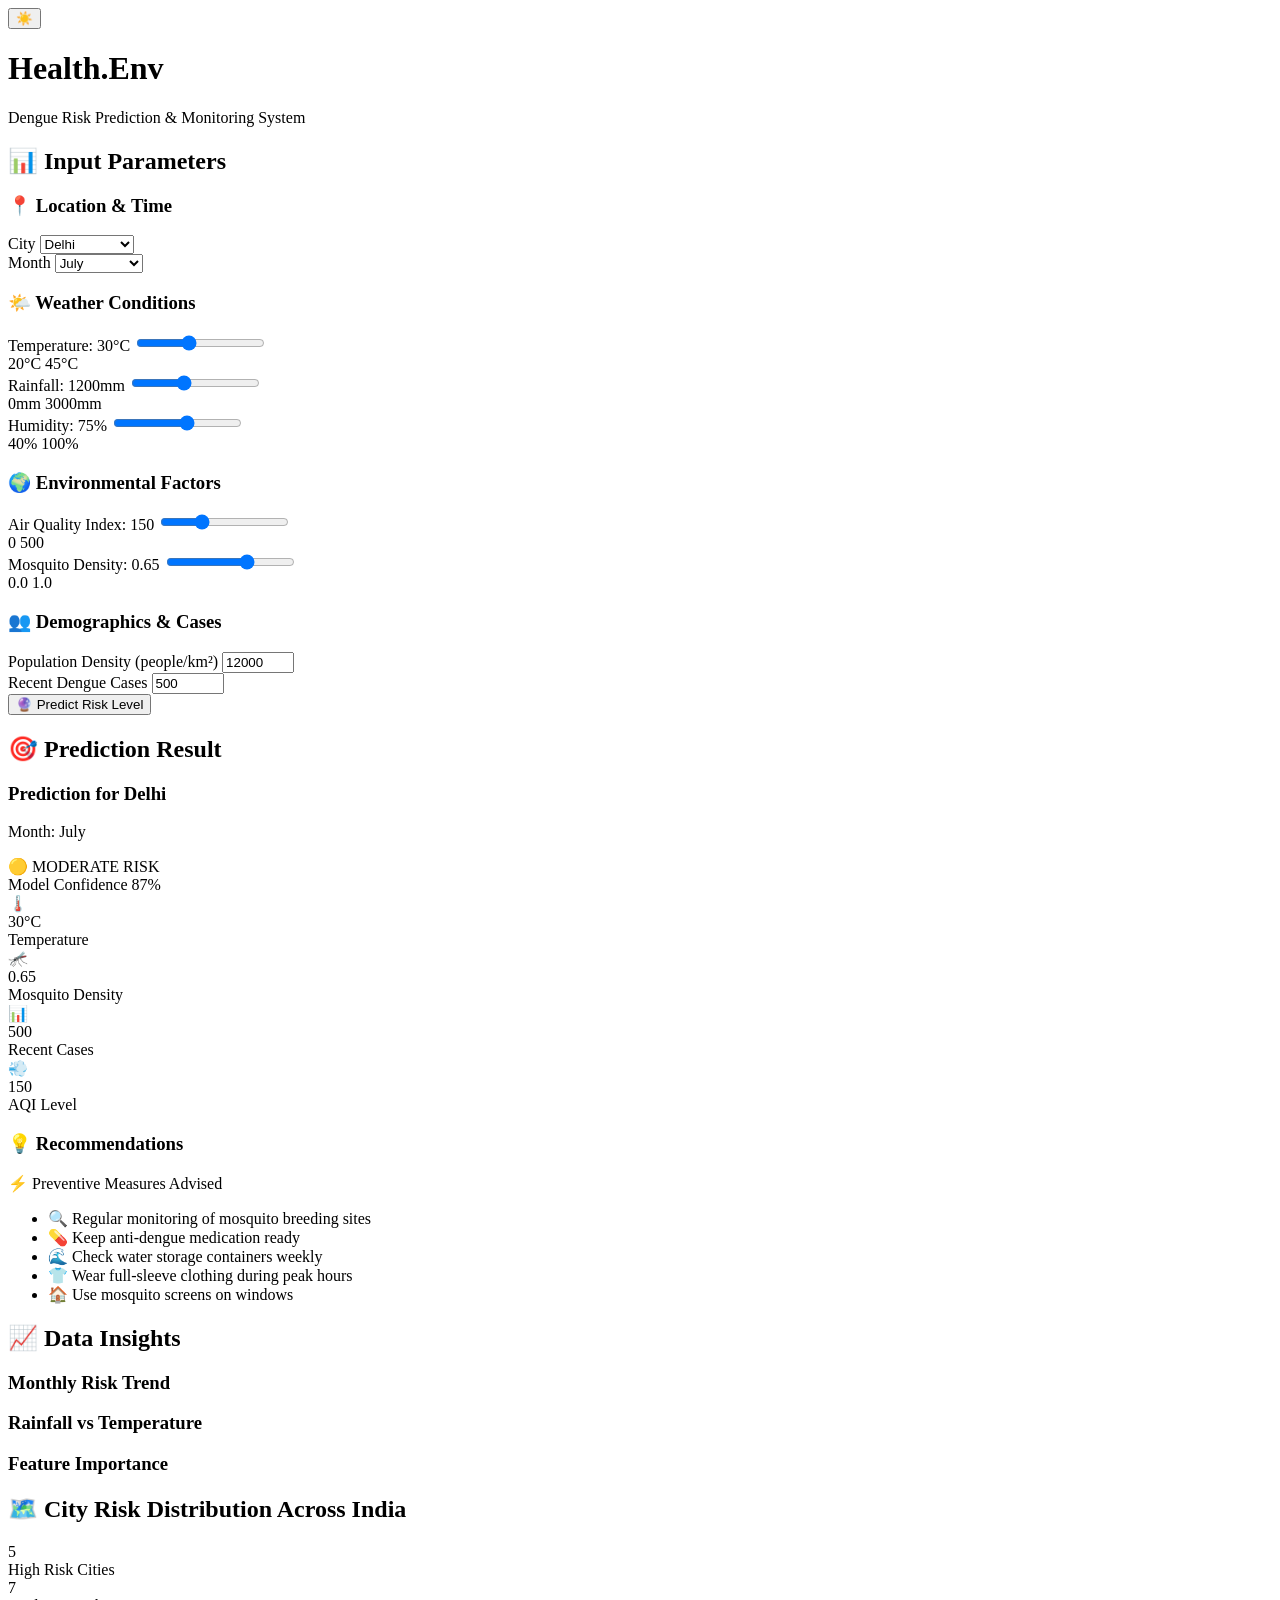
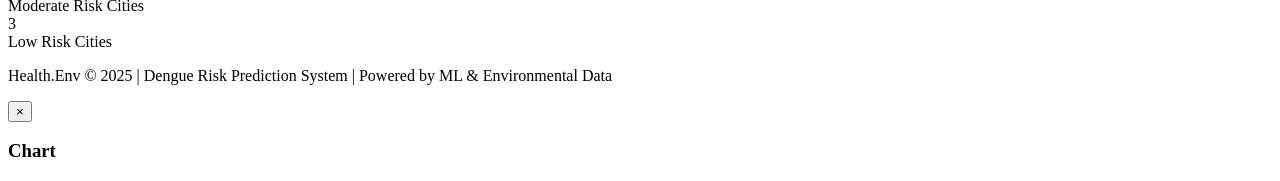
==== templates/index.html @ 1c26a890 "Move frontend to Flask templates/static and update requirements" ====
<!DOCTYPE html>
<html lang="en">
<head>
    <meta charset="UTF-8">
    <meta name="viewport" content="width=device-width, initial-scale=1.0">
    <title>Health.Env - Dengue Risk Predictor</title>
    <link rel="stylesheet" href="styles.css">
    <link href="https://fonts.googleapis.com/css2?family=Barlow:wght@300;400;500;600;700&family=Comfortaa:wght@400;500;600;700&family=JetBrains+Mono:wght@400;500;600&display=swap" rel="stylesheet">
    <script src="https://cdn.plot.ly/plotly-2.27.0.min.js"></script>
</head>
<body>
    <!-- Theme Toggle Button -->
    <button class="theme-toggle" id="themeToggle" onclick="toggleTheme()" aria-label="Toggle theme">
        <span class="theme-icon" id="themeIcon">☀️</span>
    </button>

    <!-- Header -->
    <header class="header">
        <div class="container">
            <div class="header-content">
                <h1 class="main-title">Health.Env</h1>
                <p class="subtitle">Dengue Risk Prediction & Monitoring System</p>
            </div>
        </div>
    </header>

    <!-- Main Dashboard -->
    <main class="main-container">
        <div class="container">
            <div class="dashboard-grid">
                
                <!-- Left Panel - Input Section -->
                <aside class="input-panel">
                    <div class="panel-header">
                        <h2>📊 Input Parameters</h2>
                    </div>

                    <!-- Location & Time -->
                    <div class="input-section">
                        <h3 class="section-title">📍 Location & Time</h3>
                        <div class="form-group">
                            <label for="city">City</label>
                            <select id="city" class="form-control">
                                <option>Delhi</option>
                                <option>Mumbai</option>
                                <option>Chennai</option>
                                <option>Kolkata</option>
                                <option>Bengaluru</option>
                                <option>Hyderabad</option>
                                <option>Pune</option>
                                <option>Ahmedabad</option>
                                <option>Jaipur</option>
                                <option>Lucknow</option>
                            </select>
                        </div>
                        <div class="form-group">
                            <label for="month">Month</label>
                            <select id="month" class="form-control">
                                <option>January</option>
                                <option>February</option>
                                <option>March</option>
                                <option>April</option>
                                <option>May</option>
                                <option>June</option>
                                <option selected>July</option>
                                <option>August</option>
                                <option>September</option>
                                <option>October</option>
                                <option>November</option>
                                <option>December</option>
                            </select>
                        </div>
                    </div>

                    <!-- Weather Conditions -->
                    <div class="input-section">
                        <h3 class="section-title">🌤️ Weather Conditions</h3>
                        <div class="form-group">
                            <label for="temperature">Temperature: <span id="temp-value">30</span>°C</label>
                            <input type="range" id="temperature" class="slider" min="20" max="45" value="30">
                            <div class="slider-labels">
                                <span>20°C</span>
                                <span>45°C</span>
                            </div>
                        </div>
                        <div class="form-group">
                            <label for="rainfall">Rainfall: <span id="rain-value">1200</span>mm</label>
                            <input type="range" id="rainfall" class="slider" min="0" max="3000" value="1200" step="50">
                            <div class="slider-labels">
                                <span>0mm</span>
                                <span>3000mm</span>
                            </div>
                        </div>
                        <div class="form-group">
                            <label for="humidity">Humidity: <span id="humid-value">75</span>%</label>
                            <input type="range" id="humidity" class="slider" min="40" max="100" value="75">
                            <div class="slider-labels">
                                <span>40%</span>
                                <span>100%</span>
                            </div>
                        </div>
                    </div>

                    <!-- Environmental Factors -->
                    <div class="input-section">
                        <h3 class="section-title">🌍 Environmental Factors</h3>
                        <div class="form-group">
                            <label for="aqi">Air Quality Index: <span id="aqi-value">150</span></label>
                            <input type="range" id="aqi" class="slider" min="0" max="500" value="150">
                            <div class="slider-labels">
                                <span>0</span>
                                <span>500</span>
                            </div>
                        </div>
                        <div class="form-group">
                            <label for="mosquito">Mosquito Density: <span id="mosq-value">0.65</span></label>
                            <input type="range" id="mosquito" class="slider" min="0" max="1" value="0.65" step="0.05">
                            <div class="slider-labels">
                                <span>0.0</span>
                                <span>1.0</span>
                            </div>
                        </div>
                    </div>

                    <!-- Demographics -->
                    <div class="input-section">
                        <h3 class="section-title">👥 Demographics & Cases</h3>
                        <div class="form-group">
                            <label for="population">Population Density (people/km²)</label>
                            <input type="number" id="population" class="form-control" value="12000" min="1000" max="50000" step="1000">
                        </div>
                        <div class="form-group">
                            <label for="cases">Recent Dengue Cases</label>
                            <input type="number" id="cases" class="form-control" value="500" min="0" max="10000" step="50">
                        </div>
                    </div>

                    <!-- Predict Button -->
                    <button class="btn-predict" onclick="predictRisk()">
                        <span class="btn-icon">🔮</span>
                        Predict Risk Level
                    </button>
                </aside>

                <!-- Center Panel - Prediction Result -->
                <section class="result-panel">
                    <div class="panel-header">
                        <h2>🎯 Prediction Result</h2>
                    </div>

                    <!-- Prediction Card -->
                    <div class="prediction-card" id="predictionCard">
                        <div class="prediction-location">
                            <h3>Prediction for <span id="result-city">Delhi</span></h3>
                            <p>Month: <span id="result-month">July</span></p>
                        </div>
                        
                        <div class="risk-badge" id="riskBadge">
                            <span class="risk-icon" id="riskIcon">🟡</span>
                            <span class="risk-text" id="riskText">MODERATE RISK</span>
                        </div>

                        <div class="confidence-section">
                            <div class="confidence-label">
                                <span>Model Confidence</span>
                                <span id="confidencePercent">87%</span>
                            </div>
                            <div class="progress-bar">
                                <div class="progress-fill" id="progressFill" style="width: 87%"></div>
                            </div>
                        </div>
                    </div>

                    <!-- Key Metrics -->
                    <div class="metrics-grid">
                        <div class="metric-card">
                            <div class="metric-icon">🌡️</div>
                            <div class="metric-value" id="metric-temp">30°C</div>
                            <div class="metric-label">Temperature</div>
                        </div>
                        <div class="metric-card">
                            <div class="metric-icon">🦟</div>
                            <div class="metric-value" id="metric-mosq">0.65</div>
                            <div class="metric-label">Mosquito Density</div>
                        </div>
                        <div class="metric-card">
                            <div class="metric-icon">📊</div>
                            <div class="metric-value" id="metric-cases">500</div>
                            <div class="metric-label">Recent Cases</div>
                        </div>
                        <div class="metric-card">
                            <div class="metric-icon">💨</div>
                            <div class="metric-value" id="metric-aqi">150</div>
                            <div class="metric-label">AQI Level</div>
                        </div>
                    </div>

                    <!-- Recommendations -->
                    <div class="recommendations-section">
                        <h3 class="section-title">💡 Recommendations</h3>
                        <div class="recommendation-card" id="recommendationCard">
                            <div class="rec-header" id="recHeader">
                                <span class="rec-icon">⚡</span>
                                <span>Preventive Measures Advised</span>
                            </div>
                            <ul class="rec-list" id="recList">
                                <li>🔍 Regular monitoring of mosquito breeding sites</li>
                                <li>💊 Keep anti-dengue medication ready</li>
                                <li>🌊 Check water storage containers weekly</li>
                                <li>👕 Wear full-sleeve clothing during peak hours</li>
                                <li>🏠 Use mosquito screens on windows</li>
                            </ul>
                        </div>
                    </div>
                </section>

                <!-- Right Panel - Visualizations -->
                <section class="charts-panel">
                    <div class="panel-header">
                        <h2>📈 Data Insights</h2>
                    </div>

                    <!-- Chart 1: Monthly Trend -->
                    <div class="chart-container">
                        <h3 class="chart-title">Monthly Risk Trend</h3>
                        <div id="trendChart" class="chart"></div>
                    </div>

                    <!-- Chart 2: Correlation -->
                    <div class="chart-container">
                        <h3 class="chart-title">Rainfall vs Temperature</h3>
                        <div id="scatterChart" class="chart"></div>
                    </div>

                    <!-- Chart 3: Feature Importance -->
                    <div class="chart-container">
                        <h3 class="chart-title">Feature Importance</h3>
                        <div id="importanceChart" class="chart"></div>
                    </div>
                </section>
            </div>

            <!-- Bottom Section - City Risk Map -->
            <div class="city-risk-section">
                <div class="panel-header">
                    <h2>🗺️ City Risk Distribution Across India</h2>
                </div>
                
                <div class="city-grid">
                    <div class="city-chart-container">
                        <div id="cityChart" class="chart-large"></div>
                    </div>
                    
                    <div class="city-stats">
                        <div class="stat-card stat-high">
                            <div class="stat-number">5</div>
                            <div class="stat-label">High Risk Cities</div>
                        </div>
                        <div class="stat-card stat-moderate">
                            <div class="stat-number">7</div>
                            <div class="stat-label">Moderate Risk Cities</div>
                        </div>
                        <div class="stat-card stat-low">
                            <div class="stat-number">3</div>
                            <div class="stat-label">Low Risk Cities</div>
                        </div>
                    </div>
                </div>
            </div>
        </div>
    </main>

    <!-- Footer -->
    <footer class="footer">
        <p>Health.Env © 2025 | Dengue Risk Prediction System | Powered by ML & Environmental Data</p>
    </footer>

    <!-- Chart Modal -->
    <div id="chartModal" class="chart-modal">
        <div class="modal-content">
            <button class="modal-close" onclick="closeChartModal()">×</button>
            <h3 class="modal-chart-title" id="modalChartTitle">Chart</h3>
            <div id="modalChartContainer" class="modal-chart"></div>
        </div>
    </div>

    <script src="script.js"></script>
</body>
</html>
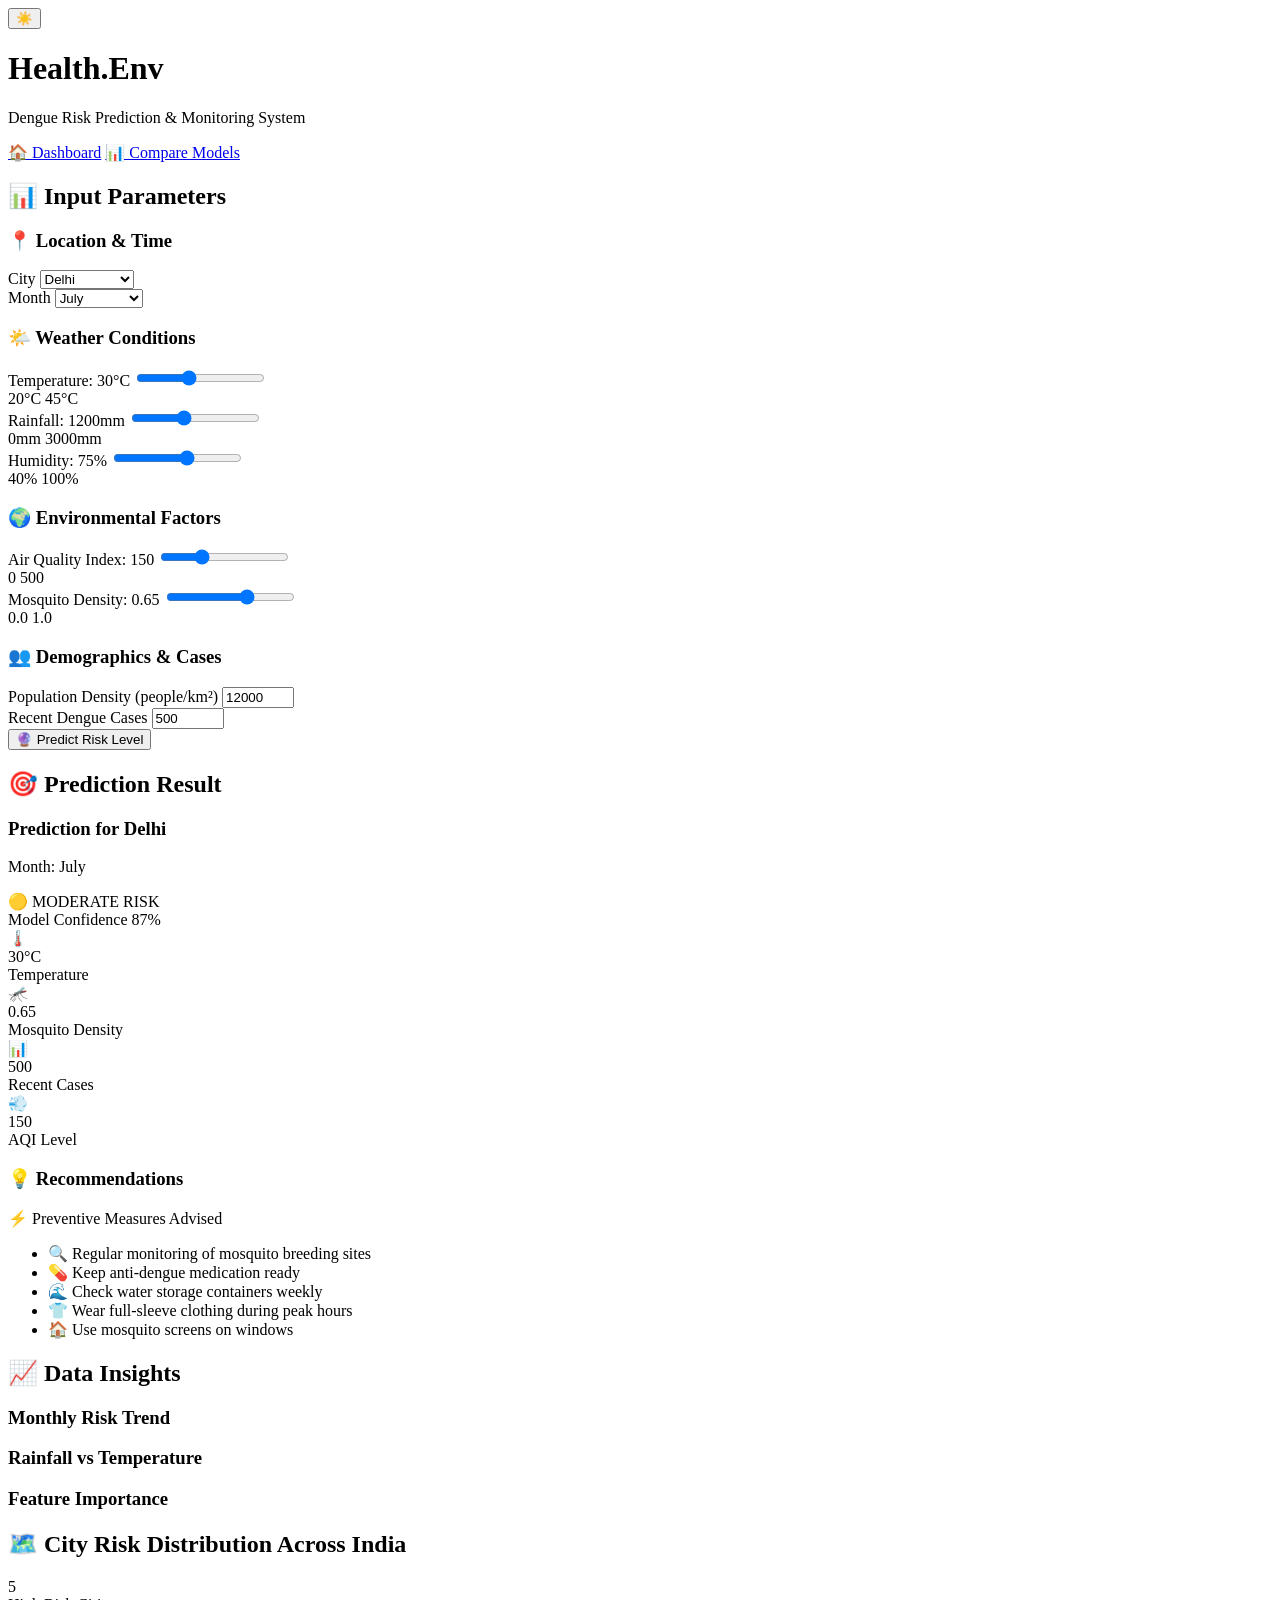
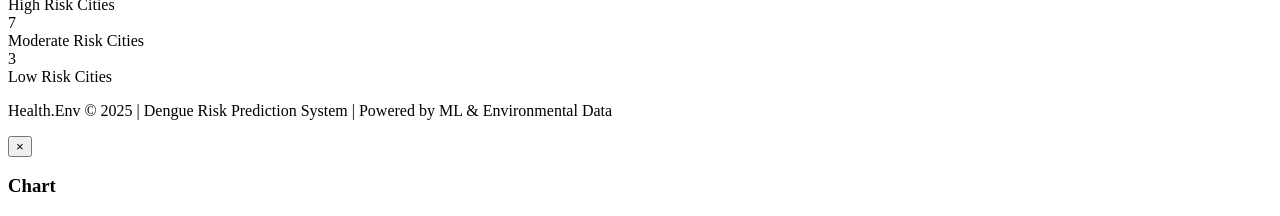
==== commit 37fbaab4: "Add model comparison page and fix city stats: new /compare route with interactive charts (bar, radar" ====
--- a/templates/index.html
+++ b/templates/index.html
@@ -21,6 +21,10 @@
                 <h1 class="main-title">Health.Env</h1>
                 <p class="subtitle">Dengue Risk Prediction & Monitoring System</p>
             </div>
+            <nav class="header-nav">
+                <a href="/" class="nav-link active">🏠 Dashboard</a>
+                <a href="/compare" class="nav-link">📊 Compare Models</a>
+            </nav>
         </div>
     </header>
 
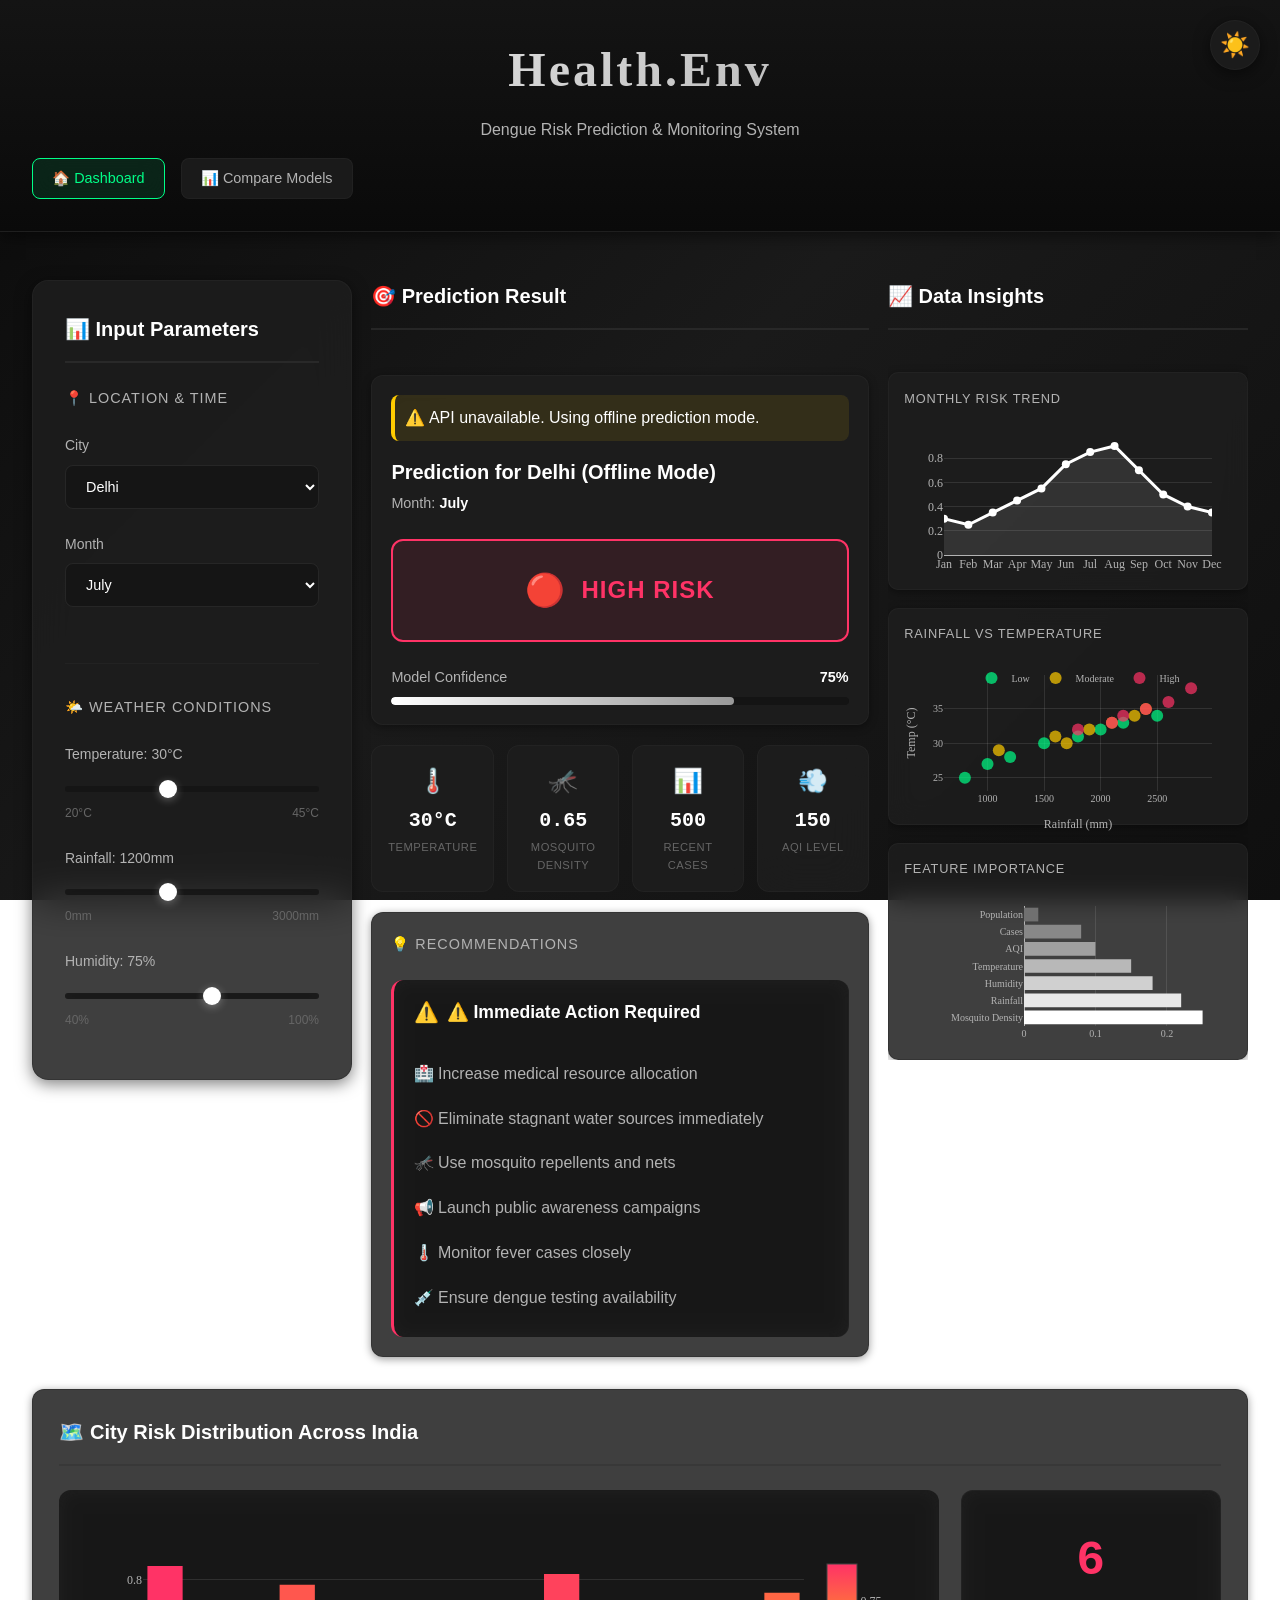
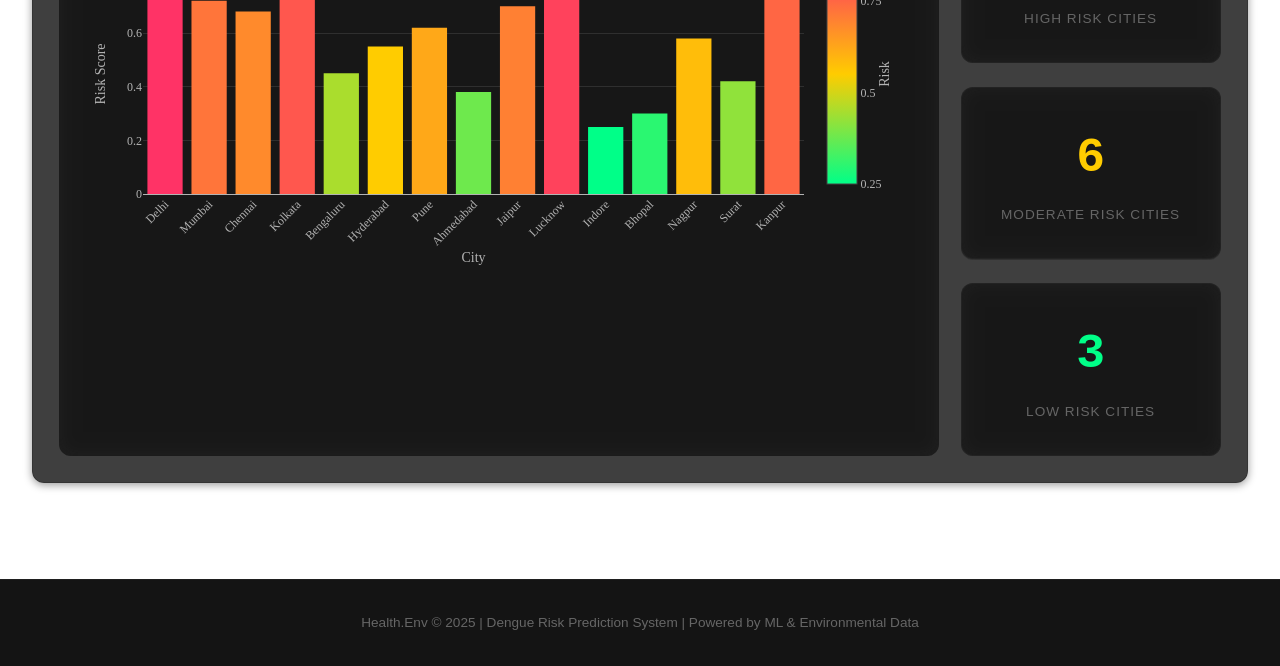
==== commit f2cc82f6: "Fix static resource paths and initialize city stats to 0" ====
--- a/templates/index.html
+++ b/templates/index.html
@@ -4,7 +4,7 @@
     <meta charset="UTF-8">
     <meta name="viewport" content="width=device-width, initial-scale=1.0">
     <title>Health.Env - Dengue Risk Predictor</title>
-    <link rel="stylesheet" href="styles.css">
+    <link rel="stylesheet" href="/static/styles.css">
     <link href="https://fonts.googleapis.com/css2?family=Barlow:wght@300;400;500;600;700&family=Comfortaa:wght@400;500;600;700&family=JetBrains+Mono:wght@400;500;600&display=swap" rel="stylesheet">
     <script src="https://cdn.plot.ly/plotly-2.27.0.min.js"></script>
 </head>
@@ -257,15 +257,15 @@
                     
                     <div class="city-stats">
                         <div class="stat-card stat-high">
-                            <div class="stat-number">5</div>
+                            <div class="stat-number">0</div>
                             <div class="stat-label">High Risk Cities</div>
                         </div>
                         <div class="stat-card stat-moderate">
-                            <div class="stat-number">7</div>
+                            <div class="stat-number">0</div>
                             <div class="stat-label">Moderate Risk Cities</div>
                         </div>
                         <div class="stat-card stat-low">
-                            <div class="stat-number">3</div>
+                            <div class="stat-number">0</div>
                             <div class="stat-label">Low Risk Cities</div>
                         </div>
                     </div>
@@ -288,6 +288,6 @@
         </div>
     </div>
 
-    <script src="script.js"></script>
+    <script src="/static/script.js"></script>
 </body>
 </html>
--- a/static/styles.css
+++ b/static/styles.css
@@ -0,0 +1,1237 @@
+/* ===========================
+   RESET & BASE STYLES
+   =========================== */
+* {
+    margin: 0;
+    padding: 0;
+    box-sizing: border-box;
+}
+
+:root {
+    /* Dark Theme - Glassmorphic (Default) */
+    --bg-primary: #0a0a0a;
+    --bg-secondary: #141414;
+    --bg-tertiary: #1a1a1a;
+    --bg-card: rgba(30, 30, 30, 0.85);
+    --bg-hover: rgba(37, 37, 37, 0.9);
+    
+    --text-primary: #ffffff;
+    --text-secondary: #b3b3b3;
+    --text-muted: #666666;
+    
+    --border-color: rgba(42, 42, 42, 0.5);
+    --border-light: rgba(51, 51, 51, 0.6);
+    
+    --accent-primary: #ffffff;
+    --accent-secondary: #e0e0e0;
+    
+    /* Risk Colors */
+    --risk-low: #00ff88;
+    --risk-moderate: #ffcc00;
+    --risk-high: #ff3366;
+    
+    /* Shadows */
+    --shadow-sm: 0 2px 8px rgba(0, 0, 0, 0.4);
+    --shadow-md: 0 4px 16px rgba(0, 0, 0, 0.5);
+    --shadow-lg: 0 8px 32px rgba(0, 0, 0, 0.6);
+    
+    /* Spacing */
+    --spacing-xs: 0.5rem;
+    --spacing-sm: 1rem;
+    --spacing-md: 1.5rem;
+    --spacing-lg: 2rem;
+    --spacing-xl: 3rem;
+    
+    /* Border Radius */
+    --radius-sm: 8px;
+    --radius-md: 12px;
+    --radius-lg: 16px;
+    --radius-xl: 20px;
+}
+
+[data-theme="light"] {
+    /* Light Theme - Neumorphic */
+    --bg-primary: #e8e8e8;
+    --bg-secondary: #f0f0f0;
+    --bg-tertiary: #f5f5f5;
+    --bg-card: rgba(245, 245, 245, 0.7);
+    --bg-hover: rgba(240, 240, 240, 0.8);
+    
+    --text-primary: #1a1a1a;
+    --text-secondary: #4a4a4a;
+    --text-muted: #999999;
+    
+    --border-color: rgba(200, 200, 200, 0.3);
+    --border-light: rgba(180, 180, 180, 0.4);
+    
+    --accent-primary: #1a1a1a;
+    --accent-secondary: #333333;
+    
+    /* Risk Colors (adjusted for light theme) */
+    --risk-low: #00cc6a;
+    --risk-moderate: #f5a623;
+    --risk-high: #e63946;
+    
+    /* Shadows for light theme */
+    --shadow-sm: 0 2px 8px rgba(0, 0, 0, 0.1);
+    --shadow-md: 0 4px 16px rgba(0, 0, 0, 0.12);
+    --shadow-lg: 0 8px 32px rgba(0, 0, 0, 0.15);
+    
+    /* Neumorphic shadows for light theme */
+    --shadow-neumorphic-1: 8px 8px 16px rgba(200, 200, 200, 0.6), -8px -8px 16px rgba(255, 255, 255, 0.9);
+    --shadow-neumorphic-2: inset 4px 4px 8px rgba(200, 200, 200, 0.5), inset -4px -4px 8px rgba(255, 255, 255, 0.8);
+}
+
+body {
+    font-family: 'Barlow', -apple-system, BlinkMacSystemFont, 'Segoe UI', sans-serif;
+    background: linear-gradient(135deg, #0a0a0a 0%, #1a1a1a 50%, #0f0f0f 100%);
+    background-attachment: fixed;
+    color: var(--text-primary);
+    line-height: 1.6;
+    overflow-x: hidden;
+    transition: background 0.3s ease, color 0.3s ease;
+}
+
+[data-theme="light"] body {
+    background: linear-gradient(135deg, #e8e8e8 0%, #f5f5f5 50%, #ebebeb 100%);
+}
+
+/* ===========================
+   THEME TOGGLE BUTTON
+   =========================== */
+.theme-toggle {
+    position: fixed;
+    top: 20px;
+    right: 20px;
+    width: 50px;
+    height: 50px;
+    border-radius: 50%;
+    background: var(--bg-card);
+    backdrop-filter: blur(10px);
+    -webkit-backdrop-filter: blur(10px);
+    border: 1px solid var(--border-color);
+    cursor: pointer;
+    display: flex;
+    align-items: center;
+    justify-content: center;
+    font-size: 1.5rem;
+    box-shadow: var(--shadow-md);
+    z-index: 999;
+    transition: all 0.3s ease;
+}
+
+.theme-toggle:hover {
+    transform: scale(1.1) rotate(15deg);
+    box-shadow: var(--shadow-lg);
+}
+
+[data-theme="light"] .theme-toggle {
+    box-shadow: var(--shadow-neumorphic-1);
+}
+
+[data-theme="light"] .theme-toggle:hover {
+    box-shadow: 4px 4px 8px rgba(200, 200, 200, 0.8), -4px -4px 8px rgba(255, 255, 255, 1);
+}
+
+.theme-icon {
+    transition: transform 0.3s ease;
+}
+
+/* ===========================
+   HEADER
+   =========================== */
+.header {
+    background: linear-gradient(180deg, var(--bg-secondary) 0%, var(--bg-primary) 100%);
+    padding: var(--spacing-lg) 0;
+    border-bottom: 1px solid var(--border-color);
+    box-shadow: var(--shadow-md);
+    transition: all 0.3s ease;
+}
+
+[data-theme="light"] .header {
+    box-shadow: var(--shadow-neumorphic-1);
+}
+
+.header-content {
+    text-align: center;
+}
+
+.main-title {
+    font-size: 3rem;
+    font-weight: 700;
+    letter-spacing: 3px;
+    background: linear-gradient(135deg, #ffffff 0%, #999999 100%);
+    -webkit-background-clip: text;
+    -webkit-text-fill-color: transparent;
+    background-clip: text;
+    font-family: 'Comfortaa', cursive;
+    margin-bottom: var(--spacing-xs);
+}
+
+.subtitle {
+    font-size: 1rem;
+    color: var(--text-secondary);
+    font-weight: 400;
+}
+
+/* ===========================
+   CONTAINER & LAYOUT
+   =========================== */
+.container {
+    max-width: 1600px;
+    margin: 0 auto;
+    padding: 0 var(--spacing-lg);
+}
+
+.main-container {
+    padding: var(--spacing-xl) 0;
+}
+
+.dashboard-grid {
+    display: grid;
+    /* Use proper 3-column layout with flexible middle column */
+    grid-template-columns: 340px minmax(400px, 1fr) 380px;
+    gap: calc(var(--spacing-md) * 0.85);
+    margin-bottom: var(--spacing-lg);
+    align-items: start;
+}
+
+/* ===========================
+   PANELS
+   =========================== */
+.panel-header {
+    margin-bottom: var(--spacing-md);
+}
+
+.panel-header h2 {
+    font-size: 1.25rem;
+    font-weight: 700;
+    color: var(--text-primary);
+    padding-bottom: var(--spacing-sm);
+    border-bottom: 2px solid var(--border-light);
+}
+
+/* ===========================
+   LEFT PANEL - INPUT SECTION
+   =========================== */
+.input-panel {
+    background: var(--bg-card);
+    backdrop-filter: blur(20px);
+    -webkit-backdrop-filter: blur(20px);
+    border: 1px solid var(--border-color);
+    border-radius: var(--radius-lg);
+    padding: var(--spacing-lg);
+    box-shadow: var(--shadow-md);
+    height: fit-content;
+    position: sticky;
+    top: calc(var(--spacing-sm) * 1.5);
+    max-height: calc(100vh - 100px);
+    overflow-y: auto;
+    transition: all 0.3s ease;
+}
+
+[data-theme="light"] .input-panel {
+    background: rgba(245, 245, 245, 0.6);
+    backdrop-filter: blur(30px);
+    -webkit-backdrop-filter: blur(30px);
+    box-shadow: var(--shadow-neumorphic-1);
+}
+
+.input-section {
+    margin-bottom: var(--spacing-lg);
+    padding-bottom: var(--spacing-lg);
+    border-bottom: 1px solid var(--border-color);
+}
+
+.input-section:last-of-type {
+    border-bottom: none;
+}
+
+.section-title {
+    font-size: 0.9rem;
+    font-weight: 500;
+    color: var(--text-secondary);
+    margin-bottom: var(--spacing-md);
+    text-transform: uppercase;
+    letter-spacing: 1px;
+}
+
+/* Form Controls */
+.form-group {
+    margin-bottom: var(--spacing-md);
+}
+
+.form-group label {
+    display: block;
+    font-size: 0.875rem;
+    font-weight: 500;
+    color: var(--text-secondary);
+    margin-bottom: var(--spacing-xs);
+}
+
+.form-control {
+    width: 100%;
+    padding: 0.75rem 1rem;
+    background: rgba(20, 20, 20, 0.8);
+    backdrop-filter: blur(10px);
+    -webkit-backdrop-filter: blur(10px);
+    border: 1px solid var(--border-light);
+    border-radius: var(--radius-sm);
+    color: var(--text-primary);
+    font-size: 0.9rem;
+    font-weight: 400;
+    font-family: 'Barlow', sans-serif;
+    transition: all 0.3s ease;
+}
+
+[data-theme="light"] .form-control {
+    background: rgba(255, 255, 255, 0.5);
+    box-shadow: var(--shadow-neumorphic-2);
+    border: none;
+}
+
+.form-control:focus {
+    outline: none;
+    border-color: var(--accent-primary);
+    background: var(--bg-tertiary);
+}
+
+.form-control:hover {
+    border-color: var(--border-light);
+    background: var(--bg-hover);
+}
+
+/* Slider Styles */
+.slider {
+    width: 100%;
+    height: 6px;
+    border-radius: 3px;
+    background: rgba(20, 20, 20, 0.8);
+    backdrop-filter: blur(5px);
+    -webkit-backdrop-filter: blur(5px);
+    outline: none;
+    -webkit-appearance: none;
+    margin: var(--spacing-xs) 0;
+}
+
+.slider::-webkit-slider-thumb {
+    -webkit-appearance: none;
+    appearance: none;
+    width: 18px;
+    height: 18px;
+    border-radius: 50%;
+    background: var(--accent-primary);
+    cursor: pointer;
+    box-shadow: 0 2px 8px rgba(255, 255, 255, 0.3);
+    transition: all 0.2s ease;
+}
+
+.slider::-webkit-slider-thumb:hover {
+    transform: scale(1.2);
+    box-shadow: 0 4px 12px rgba(255, 255, 255, 0.5);
+}
+
+.slider::-moz-range-thumb {
+    width: 18px;
+    height: 18px;
+    border-radius: 50%;
+    background: var(--accent-primary);
+    cursor: pointer;
+    border: none;
+    box-shadow: 0 2px 8px rgba(255, 255, 255, 0.3);
+}
+
+.slider-labels {
+    display: flex;
+    justify-content: space-between;
+    font-size: 0.75rem;
+    color: var(--text-muted);
+    margin-top: 0.25rem;
+}
+
+/* Predict Button */
+.btn-predict {
+    width: 100%;
+    padding: 1rem;
+    background: linear-gradient(135deg, #ffffff 0%, #e0e0e0 100%);
+    color: #000000;
+    border: none;
+    border-radius: var(--radius-md);
+    font-size: 1rem;
+    font-weight: 700;
+    cursor: pointer;
+    transition: all 0.3s ease;
+    box-shadow: var(--shadow-sm);
+    display: flex;
+    align-items: center;
+    justify-content: center;
+    gap: var(--spacing-xs);
+    margin-top: var(--spacing-lg);
+}
+
+[data-theme="light"] .btn-predict {
+    background: linear-gradient(135deg, #1a1a1a 0%, #333333 100%);
+    color: #ffffff;
+    box-shadow: var(--shadow-neumorphic-1);
+}
+
+.btn-predict:hover {
+    transform: translateY(-2px);
+    box-shadow: var(--shadow-md);
+    background: linear-gradient(135deg, #f0f0f0 0%, #ffffff 100%);
+}
+
+.btn-predict:active {
+    transform: translateY(0);
+}
+
+.btn-icon {
+    font-size: 1.2rem;
+}
+
+/* ===========================
+   CENTER PANEL - RESULTS
+   =========================== */
+.result-panel {
+    display: flex;
+    flex-direction: column;
+    gap: calc(var(--spacing-md) * 0.85);
+    min-height: 420px; /* reduced so page doesn't look stretched */
+}
+
+/* Prediction Card */
+.prediction-card {
+    background: var(--bg-card);
+    backdrop-filter: blur(14px);
+    -webkit-backdrop-filter: blur(14px);
+    border: 1px solid var(--border-color);
+    border-radius: 12px;
+    padding: calc(var(--spacing-sm) * 1.2);
+    box-shadow: var(--shadow-sm);
+    transition: all 0.25s ease;
+    max-width: 880px;
+}
+
+[data-theme="light"] .prediction-card {
+    background: rgba(245, 245, 245, 0.6);
+    backdrop-filter: blur(30px);
+    -webkit-backdrop-filter: blur(30px);
+    box-shadow: var(--shadow-neumorphic-1);
+}
+
+.prediction-location h3 {
+    font-size: 1.25rem;
+    font-weight: 600;
+    margin-bottom: 0.25rem;
+}
+
+.prediction-location span {
+    color: var(--accent-primary);
+    font-weight: 700;
+}
+
+.prediction-location p {
+    font-size: 0.9rem;
+    color: var(--text-secondary);
+    margin-bottom: var(--spacing-md);
+}
+
+/* Risk Badge */
+.risk-badge {
+    display: flex;
+    align-items: center;
+    justify-content: center;
+    gap: var(--spacing-sm);
+    padding: var(--spacing-md) var(--spacing-lg);
+    border-radius: var(--radius-md);
+    margin: var(--spacing-md) 0;
+    transition: all 0.3s ease;
+}
+
+.risk-badge.low {
+    background: rgba(0, 255, 136, 0.1);
+    border: 2px solid var(--risk-low);
+    color: var(--risk-low);
+}
+
+.risk-badge.moderate {
+    background: rgba(255, 204, 0, 0.1);
+    border: 2px solid var(--risk-moderate);
+    color: var(--risk-moderate);
+}
+
+.risk-badge.high {
+    background: rgba(255, 51, 102, 0.1);
+    border: 2px solid var(--risk-high);
+    color: var(--risk-high);
+}
+
+.risk-icon {
+    font-size: 2rem;
+}
+
+.risk-text {
+    font-size: 1.5rem;
+    font-weight: 800;
+    letter-spacing: 1px;
+}
+
+/* Confidence Section */
+.confidence-section {
+    margin-top: var(--spacing-md);
+}
+
+.confidence-label {
+    display: flex;
+    justify-content: space-between;
+    margin-bottom: var(--spacing-xs);
+    font-size: 0.9rem;
+    color: var(--text-secondary);
+    font-weight: 500;
+}
+
+.confidence-label span:last-child {
+    color: var(--text-primary);
+    font-weight: 700;
+}
+
+.progress-bar {
+    width: 100%;
+    height: 8px;
+    background: var(--bg-secondary);
+    border-radius: 4px;
+    overflow: hidden;
+}
+
+.progress-fill {
+    height: 100%;
+    background: linear-gradient(90deg, #ffffff 0%, #999999 100%);
+    border-radius: 4px;
+    transition: width 0.5s ease;
+}
+
+/* Metrics Grid */
+.metrics-grid {
+    display: grid;
+    grid-template-columns: repeat(4, 1fr);
+    gap: calc(var(--spacing-xs) * 1.6);
+}
+
+.metric-card {
+    background: var(--bg-card);
+    backdrop-filter: blur(20px);
+    -webkit-backdrop-filter: blur(20px);
+    border: 1px solid var(--border-color);
+    border-radius: var(--radius-md);
+    padding: var(--spacing-sm);
+    text-align: center;
+    transition: all 0.3s ease;
+}
+
+[data-theme="light"] .metric-card {
+    background: rgba(245, 245, 245, 0.6);
+    backdrop-filter: blur(30px);
+    -webkit-backdrop-filter: blur(30px);
+    box-shadow: var(--shadow-neumorphic-1);
+}
+
+.metric-card:hover {
+    border-color: var(--border-light);
+    transform: translateY(-2px);
+    box-shadow: var(--shadow-sm);
+}
+
+.metric-icon {
+    font-size: 1.5rem;
+    margin-bottom: 0.25rem;
+}
+
+.metric-value {
+    font-size: 1.25rem;
+    font-weight: 700;
+    color: var(--text-primary);
+    margin-bottom: 0.15rem;
+    font-family: 'JetBrains Mono', monospace;
+}
+
+.metric-label {
+    font-size: 0.7rem;
+    color: var(--text-muted);
+    text-transform: uppercase;
+    letter-spacing: 0.5px;
+}
+
+/* Recommendations */
+.recommendations-section {
+    background: var(--bg-card);
+    backdrop-filter: blur(14px);
+    -webkit-backdrop-filter: blur(14px);
+    border: 1px solid var(--border-color);
+    border-radius: 12px;
+    padding: calc(var(--spacing-sm) * 1.2);
+    box-shadow: var(--shadow-sm);
+    transition: all 0.25s ease;
+}
+
+[data-theme="light"] .recommendations-section {
+    background: rgba(245, 245, 245, 0.6);
+    backdrop-filter: blur(30px);
+    -webkit-backdrop-filter: blur(30px);
+    box-shadow: var(--shadow-neumorphic-1);
+}
+
+.recommendation-card {
+    background: rgba(20, 20, 20, 0.7);
+    backdrop-filter: blur(10px);
+    -webkit-backdrop-filter: blur(10px);
+    border-radius: var(--radius-md);
+    padding: var(--spacing-sm) calc(var(--spacing-sm) * 1.2);
+    border-left: 3px solid var(--accent-primary);
+    transition: all 0.25s ease;
+}
+
+[data-theme="light"] .recommendation-card {
+    background: rgba(255, 255, 255, 0.5);
+    box-shadow: var(--shadow-neumorphic-2);
+}
+
+.rec-header {
+    display: flex;
+    align-items: center;
+    gap: var(--spacing-xs);
+    font-weight: 600;
+    font-size: 1.1rem;
+    margin-bottom: var(--spacing-md);
+    color: var(--text-primary);
+}
+
+.rec-icon {
+    font-size: 1.25rem;
+}
+
+.rec-list {
+    list-style: none;
+    padding: 0;
+}
+
+.rec-list li {
+    padding: var(--spacing-xs) 0;
+    font-size: 1rem;
+    color: var(--text-secondary);
+    line-height: 1.8;
+    font-weight: 400;
+}
+
+/* ===========================
+   RIGHT PANEL - CHARTS
+   =========================== */
+.charts-panel {
+    display: flex;
+    flex-direction: column;
+    gap: calc(var(--spacing-md) * 0.75);
+    /* Keep charts in view with sticky positioning at reasonable position */
+    position: sticky;
+    top: var(--spacing-lg);
+    max-height: calc(100vh - 120px);
+    overflow-y: auto;
+}
+
+.chart-container {
+    background: var(--bg-card);
+    backdrop-filter: blur(12px);
+    -webkit-backdrop-filter: blur(12px);
+    border: 1px solid var(--border-color);
+    border-radius: 10px;
+    padding: calc(var(--spacing-sm) * 0.95);
+    box-shadow: var(--shadow-sm);
+    cursor: pointer;
+    transition: all 0.25s ease;
+    min-height: 200px;
+}
+
+[data-theme="light"] .chart-container {
+    background: rgba(245, 245, 245, 0.6);
+    backdrop-filter: blur(30px);
+    -webkit-backdrop-filter: blur(30px);
+    box-shadow: var(--shadow-neumorphic-1);
+}
+
+.chart-container:hover {
+    transform: translateY(-2px);
+    box-shadow: var(--shadow-lg);
+    border-color: var(--border-light);
+}
+
+.chart-title {
+    font-size: 0.8rem;
+    font-weight: 500;
+    color: var(--text-secondary);
+    margin-bottom: calc(var(--spacing-xs) * 0.8);
+    text-transform: uppercase;
+    letter-spacing: 0.8px;
+}
+
+.chart {
+    width: 100%;
+    height: 180px;
+    border-radius: var(--radius-sm);
+}
+
+/* ===========================
+   CITY RISK SECTION
+   =========================== */
+.city-risk-section {
+    background: var(--bg-card);
+    backdrop-filter: blur(14px);
+    -webkit-backdrop-filter: blur(14px);
+    border: 1px solid var(--border-color);
+    border-radius: 12px;
+    padding: calc(var(--spacing-md) * 1.1);
+    box-shadow: var(--shadow-sm);
+    transition: all 0.25s ease;
+}
+
+[data-theme="light"] .city-risk-section {
+    background: rgba(245, 245, 245, 0.6);
+    backdrop-filter: blur(30px);
+    -webkit-backdrop-filter: blur(30px);
+    box-shadow: var(--shadow-neumorphic-1);
+}
+
+.city-grid {
+    display: grid;
+    grid-template-columns: 1fr 260px;
+    gap: calc(var(--spacing-md) * 0.9);
+}
+
+.city-chart-container {
+    background: rgba(20, 20, 20, 0.7);
+    backdrop-filter: blur(10px);
+    -webkit-backdrop-filter: blur(10px);
+    border-radius: var(--radius-md);
+    padding: var(--spacing-md);
+    transition: all 0.3s ease;
+}
+
+[data-theme="light"] .city-chart-container {
+    background: rgba(255, 255, 255, 0.5);
+    box-shadow: var(--shadow-neumorphic-2);
+}
+
+.chart-large {
+    width: 100%;
+    height: 360px;
+}
+
+.city-stats {
+    display: flex;
+    flex-direction: column;
+    gap: var(--spacing-md);
+}
+
+.stat-card {
+    background: rgba(20, 20, 20, 0.7);
+    backdrop-filter: blur(10px);
+    -webkit-backdrop-filter: blur(10px);
+    border: 1px solid var(--border-color);
+    border-radius: var(--radius-md);
+    padding: var(--spacing-lg);
+    text-align: center;
+    transition: all 0.3s ease;
+}
+
+[data-theme="light"] .stat-card {
+    background: rgba(255, 255, 255, 0.5);
+    box-shadow: var(--shadow-neumorphic-1);
+}
+
+.stat-card:hover {
+    transform: translateY(-2px);
+    box-shadow: var(--shadow-sm);
+}
+
+.stat-number {
+    font-size: 3rem;
+    font-weight: 800;
+    margin-bottom: var(--spacing-xs);
+    font-family: 'JetBrains Mono', monospace;
+}
+
+.stat-high .stat-number {
+    color: var(--risk-high);
+}
+
+.stat-moderate .stat-number {
+    color: var(--risk-moderate);
+}
+
+.stat-low .stat-number {
+    color: var(--risk-low);
+}
+
+.stat-label {
+    font-size: 0.85rem;
+    color: var(--text-muted);
+    text-transform: uppercase;
+    letter-spacing: 1px;
+}
+
+/* ===========================
+   FOOTER
+   =========================== */
+.footer {
+    background: var(--bg-secondary);
+    border-top: 1px solid var(--border-color);
+    padding: var(--spacing-lg) 0;
+    margin-top: var(--spacing-xl);
+}
+
+.footer p {
+    text-align: center;
+    color: var(--text-muted);
+    font-size: 0.85rem;
+}
+
+/* ===========================
+   RESPONSIVE DESIGN
+   =========================== */
+/* At 1400px, switch to 2-column to give more space to results */
+@media (max-width: 1400px) {
+    .dashboard-grid {
+        grid-template-columns: 320px minmax(400px, 1fr) 360px;
+        gap: calc(var(--spacing-sm) * 1.2);
+    }
+}
+
+@media (max-width: 1200px) {
+    .dashboard-grid {
+        grid-template-columns: 1fr;
+    }
+    
+    .charts-panel {
+        position: static;
+        max-height: none;
+        overflow-y: visible;
+    }
+    
+    .input-panel {
+        position: static;
+    }
+    
+    .city-grid {
+        grid-template-columns: 1fr;
+    }
+}
+
+@media (max-width: 768px) {
+    .container {
+        padding: 0 var(--spacing-sm);
+    }
+    
+    .metrics-grid {
+        grid-template-columns: 1fr;
+    }
+    
+    .main-title {
+        font-size: 2rem;
+    }
+}
+
+/* ===========================
+   MODAL FOR CHART ZOOM
+   =========================== */
+.chart-modal {
+    display: none;
+    position: fixed;
+    z-index: 1000;
+    left: 0;
+    top: 0;
+    width: 100%;
+    height: 100%;
+    background-color: rgba(0, 0, 0, 0.95);
+    backdrop-filter: blur(10px);
+    -webkit-backdrop-filter: blur(10px);
+    animation: fadeIn 0.3s ease;
+}
+
+.chart-modal.active {
+    display: flex;
+    align-items: center;
+    justify-content: center;
+}
+
+.modal-content {
+    background: var(--bg-card);
+    border: 1px solid var(--border-light);
+    border-radius: var(--radius-xl);
+    padding: var(--spacing-xl);
+    max-width: 90vw;
+    max-height: 90vh;
+    width: 1200px;
+    position: relative;
+    box-shadow: 0 20px 60px rgba(0, 0, 0, 0.8);
+    transition: all 0.3s ease;
+}
+
+[data-theme="light"] .modal-content {
+    background: rgba(245, 245, 245, 0.95);
+    backdrop-filter: blur(40px);
+    -webkit-backdrop-filter: blur(40px);
+    box-shadow: var(--shadow-neumorphic-1), 0 20px 60px rgba(0, 0, 0, 0.2);
+}
+
+.modal-close {
+    position: absolute;
+    top: var(--spacing-md);
+    right: var(--spacing-md);
+    font-size: 2rem;
+    color: var(--text-secondary);
+    cursor: pointer;
+    background: none;
+    border: none;
+    width: 40px;
+    height: 40px;
+    display: flex;
+    align-items: center;
+    justify-content: center;
+    border-radius: 50%;
+    transition: all 0.3s ease;
+}
+
+.modal-close:hover {
+    background: var(--bg-hover);
+    color: var(--text-primary);
+    transform: rotate(90deg);
+}
+
+.modal-chart-title {
+    font-size: 1.5rem;
+    font-weight: 600;
+    color: var(--text-primary);
+    margin-bottom: var(--spacing-lg);
+    text-transform: uppercase;
+    letter-spacing: 2px;
+}
+
+.modal-chart {
+    width: 100%;
+    height: 600px;
+}
+
+/* ===========================
+   ANIMATIONS
+   =========================== */
+@keyframes fadeIn {
+    from {
+        opacity: 0;
+        transform: translateY(20px);
+    }
+    to {
+        opacity: 1;
+        transform: translateY(0);
+    }
+}
+
+.prediction-card,
+.metric-card,
+.recommendation-card,
+.chart-container,
+.stat-card {
+    animation: fadeIn 0.5s ease;
+}
+
+/* ===========================
+   SCROLLBAR STYLING
+   =========================== */
+::-webkit-scrollbar {
+    width: 10px;
+}
+
+::-webkit-scrollbar-track {
+    background: var(--bg-secondary);
+}
+
+::-webkit-scrollbar-thumb {
+    background: var(--border-light);
+    border-radius: 5px;
+}
+
+::-webkit-scrollbar-thumb:hover {
+    background: var(--text-muted);
+}
+
+/* ===========================
+   HEADER NAVIGATION
+   =========================== */
+.header-nav {
+    display: flex;
+    gap: 1rem;
+    margin-top: 1rem;
+}
+
+.nav-link {
+    padding: 0.5rem 1.2rem;
+    background: var(--bg-card);
+    backdrop-filter: blur(10px);
+    border: 1px solid var(--border-color);
+    border-radius: var(--radius-sm);
+    color: var(--text-secondary);
+    text-decoration: none;
+    font-size: 0.9rem;
+    font-weight: 500;
+    transition: all 0.3s ease;
+}
+
+.nav-link:hover {
+    background: var(--bg-hover);
+    color: var(--text-primary);
+    border-color: var(--border-light);
+    transform: translateY(-2px);
+}
+
+.nav-link.active {
+    background: rgba(0, 255, 136, 0.1);
+    color: var(--risk-low);
+    border-color: var(--risk-low);
+}
+
+/* ===========================
+   MODEL COMPARISON PAGE
+   =========================== */
+.comparison-overview {
+    margin-bottom: var(--spacing-xl);
+}
+
+.section-description {
+    color: var(--text-secondary);
+    font-size: 0.95rem;
+    margin-top: 0.5rem;
+}
+
+.best-model-card {
+    background: linear-gradient(135deg, rgba(0, 255, 136, 0.15) 0%, rgba(0, 204, 255, 0.15) 100%);
+    backdrop-filter: blur(10px);
+    border: 2px solid var(--risk-low);
+    border-radius: var(--radius-lg);
+    padding: var(--spacing-lg);
+    margin-top: var(--spacing-md);
+    box-shadow: var(--shadow-md);
+    position: relative;
+    overflow: hidden;
+}
+
+.best-model-badge {
+    position: absolute;
+    top: 1rem;
+    right: 1rem;
+    background: var(--risk-low);
+    color: #000;
+    padding: 0.4rem 0.8rem;
+    border-radius: var(--radius-sm);
+    font-size: 0.85rem;
+    font-weight: 600;
+    text-transform: uppercase;
+}
+
+.best-model-card h3 {
+    font-size: 1.8rem;
+    font-weight: 700;
+    margin-bottom: var(--spacing-md);
+    color: var(--text-primary);
+}
+
+.best-model-metrics {
+    display: grid;
+    grid-template-columns: repeat(auto-fit, minmax(150px, 1fr));
+    gap: var(--spacing-md);
+}
+
+.best-model-metrics .metric {
+    display: flex;
+    flex-direction: column;
+    gap: 0.3rem;
+}
+
+.best-model-metrics .metric-label {
+    font-size: 0.85rem;
+    color: var(--text-secondary);
+    text-transform: uppercase;
+    letter-spacing: 1px;
+}
+
+.best-model-metrics .metric-value {
+    font-size: 1.8rem;
+    font-weight: 700;
+    color: var(--risk-low);
+}
+
+.comparison-grid {
+    display: grid;
+    gap: var(--spacing-lg);
+}
+
+.chart-section {
+    grid-column: span 1;
+}
+
+.chart-section.full-width {
+    grid-column: 1 / -1;
+}
+
+.chart-card {
+    background: var(--bg-card);
+    backdrop-filter: blur(10px);
+    border: 1px solid var(--border-color);
+    border-radius: var(--radius-lg);
+    padding: var(--spacing-lg);
+    box-shadow: var(--shadow-md);
+}
+
+.chart-description {
+    color: var(--text-secondary);
+    font-size: 0.9rem;
+    margin-bottom: var(--spacing-md);
+}
+
+.chart-extra-large {
+    height: 500px;
+    width: 100%;
+}
+
+/* ===========================
+   METRICS TABLE
+   =========================== */
+.metrics-table-container {
+    overflow-x: auto;
+    margin-top: var(--spacing-md);
+}
+
+.metrics-table {
+    width: 100%;
+    border-collapse: collapse;
+    font-size: 0.95rem;
+}
+
+.metrics-table thead {
+    background: rgba(0, 255, 136, 0.1);
+    border-bottom: 2px solid var(--risk-low);
+}
+
+.metrics-table th {
+    padding: 1rem;
+    text-align: left;
+    font-weight: 600;
+    color: var(--text-primary);
+    text-transform: uppercase;
+    letter-spacing: 1px;
+    font-size: 0.85rem;
+}
+
+.metrics-table td {
+    padding: 1rem;
+    border-bottom: 1px solid var(--border-color);
+    color: var(--text-secondary);
+}
+
+.metrics-table tbody tr {
+    transition: background 0.3s ease;
+}
+
+.metrics-table tbody tr:hover {
+    background: var(--bg-hover);
+}
+
+.metrics-table tbody tr.best-row {
+    background: rgba(0, 255, 136, 0.05);
+    font-weight: 600;
+}
+
+.metrics-table tbody tr.best-row td {
+    color: var(--text-primary);
+}
+
+/* ===========================
+   INSIGHTS GRID
+   =========================== */
+.insights-grid {
+    display: grid;
+    grid-template-columns: repeat(auto-fit, minmax(250px, 1fr));
+    gap: var(--spacing-md);
+    margin-top: var(--spacing-md);
+}
+
+.insight-card {
+    background: var(--bg-card);
+    backdrop-filter: blur(10px);
+    border: 1px solid var(--border-color);
+    border-radius: var(--radius-md);
+    padding: var(--spacing-md);
+    transition: all 0.3s ease;
+}
+
+.insight-card:hover {
+    transform: translateY(-4px);
+    box-shadow: var(--shadow-lg);
+}
+
+.insight-card.success {
+    border-left: 4px solid var(--risk-low);
+}
+
+.insight-card.info {
+    border-left: 4px solid #00ccff;
+}
+
+.insight-card.balanced {
+    border-left: 4px solid var(--risk-moderate);
+}
+
+.insight-card.highlight {
+    border-left: 4px solid #9966ff;
+}
+
+.insight-icon {
+    font-size: 2rem;
+    margin-bottom: var(--spacing-sm);
+}
+
+.insight-card h4 {
+    font-size: 1.1rem;
+    font-weight: 600;
+    margin-bottom: var(--spacing-xs);
+    color: var(--text-primary);
+}
+
+.insight-card p {
+    font-size: 0.9rem;
+    color: var(--text-secondary);
+    line-height: 1.6;
+}
+
+/* ===========================
+   RESPONSIVE DESIGN - COMPARISON
+   =========================== */
+@media (min-width: 768px) {
+    .comparison-grid {
+        grid-template-columns: repeat(2, 1fr);
+    }
+}
+
+@media (max-width: 767px) {
+    .header-nav {
+        flex-direction: column;
+    }
+    
+    .best-model-metrics {
+        grid-template-columns: repeat(2, 1fr);
+    }
+    
+    .metrics-table {
+        font-size: 0.85rem;
+    }
+    
+    .metrics-table th,
+    .metrics-table td {
+        padding: 0.6rem;
+    }
+}
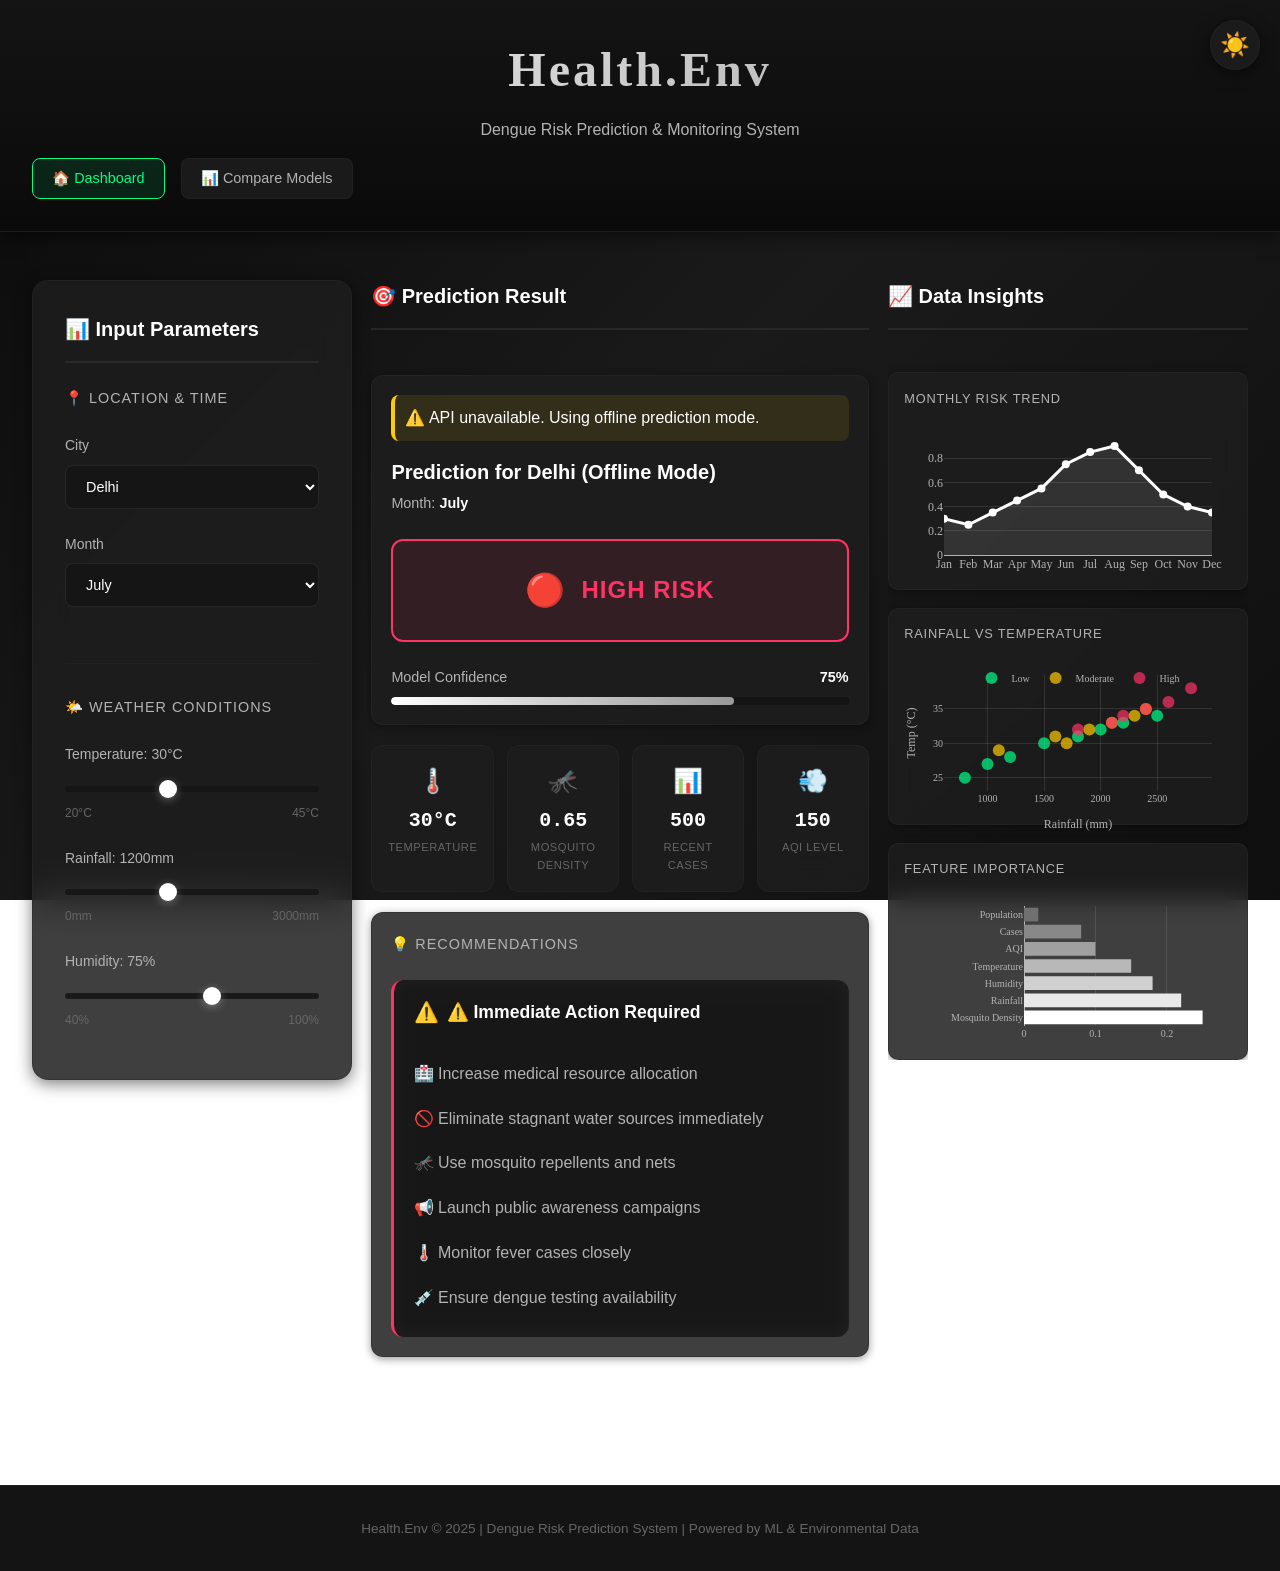
==== commit 69d5f195: "Fix: Update CSV format to lowercase columns, make API robust to column formats, remove city stats fr" ====
--- a/templates/index.html
+++ b/templates/index.html
@@ -243,33 +243,6 @@
                     </div>
                 </section>
             </div>
-
-            <!-- Bottom Section - City Risk Map -->
-            <div class="city-risk-section">
-                <div class="panel-header">
-                    <h2>🗺️ City Risk Distribution Across India</h2>
-                </div>
-                
-                <div class="city-grid">
-                    <div class="city-chart-container">
-                        <div id="cityChart" class="chart-large"></div>
-                    </div>
-                    
-                    <div class="city-stats">
-                        <div class="stat-card stat-high">
-                            <div class="stat-number">0</div>
-                            <div class="stat-label">High Risk Cities</div>
-                        </div>
-                        <div class="stat-card stat-moderate">
-                            <div class="stat-number">0</div>
-                            <div class="stat-label">Moderate Risk Cities</div>
-                        </div>
-                        <div class="stat-card stat-low">
-                            <div class="stat-number">0</div>
-                            <div class="stat-label">Low Risk Cities</div>
-                        </div>
-                    </div>
-                </div>
             </div>
         </div>
     </main>
